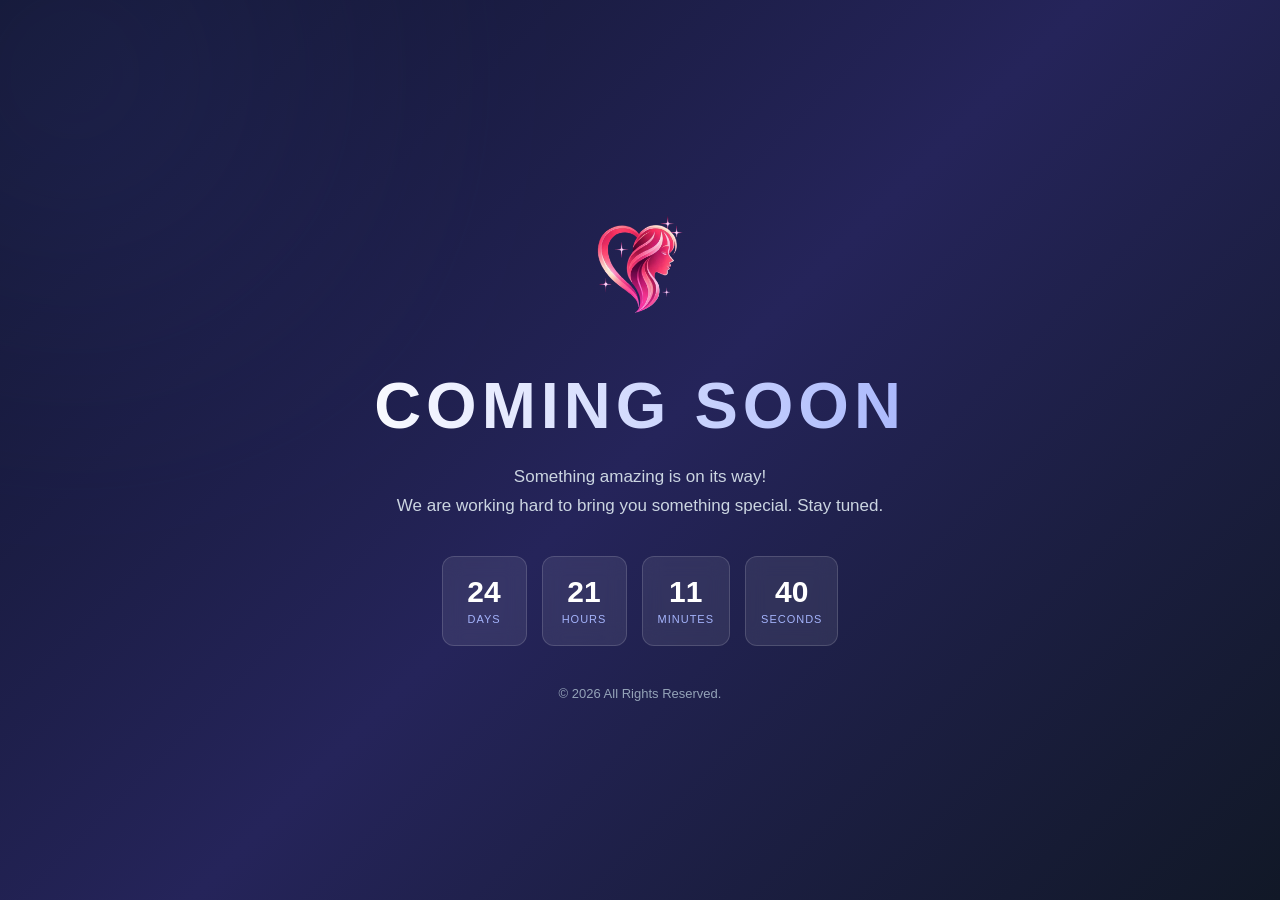
==== index.html @ 74775bf1 "livora production website" ====
<!DOCTYPE html>
<html lang="en">
<head>
    <meta charset="UTF-8">
    <meta name="viewport" content="width=device-width, initial-scale=1.0">
    <title>Coming Soon</title>
    <link rel="stylesheet" href="./css/index.css">
</head>

<body>

    <div class="glow"></div>

    <div class="container">

        <!-- Replace logo.png with your logo image -->
        <img src="./assets/image/logo.png" alt="Company Logo" class="logo">

        <h1>COMING SOON</h1>

        <p>
            Something amazing is on its way!<br>
            We are working hard to bring you something special.
            Stay tuned.
        </p>

        <div class="countdown">
            <div class="time-box">
                <span id="days">00</span>
                <small>DAYS</small>
            </div>

            <div class="time-box">
                <span id="hours">00</span>
                <small>HOURS</small>
            </div>

            <div class="time-box">
                <span id="minutes">00</span>
                <small>MINUTES</small>
            </div>

            <div class="time-box">
                <span id="seconds">00</span>
                <small>SECONDS</small>
            </div>
        </div>

        <div class="footer">
            &copy; <span id="year"></span> All Rights Reserved.
        </div>

    </div>

    <script src="./js/index.js"></script>

</body>
</html>
---- css/index.css ----
* {
    margin: 0;
    padding: 0;
    box-sizing: border-box;
}

body {
    min-height: 100vh;
    font-family: Arial, sans-serif;
    display: flex;
    align-items: center;
    justify-content: center;
    text-align: center;
    color: #ffffff;
    background: linear-gradient(135deg, #10152c, #25245a, #111827);
    overflow: hidden;
}

.container {
    width: 90%;
    max-width: 650px;
    padding: 40px 20px;
    position: relative;
    z-index: 1;
}

.logo {
    width: 130px;
    height: 130px;
    object-fit: contain;
    margin-bottom: 35px;
}

h1 {
    font-size: clamp(38px, 8vw, 65px);
    font-weight: 800;
    letter-spacing: 5px;
    margin-bottom: 20px;
    background: linear-gradient(90deg, #ffffff, #a5b4fc);
    -webkit-background-clip: text;
    -webkit-text-fill-color: transparent;
}

p {
    color: #cbd5e1;
    font-size: 17px;
    line-height: 1.7;
    margin-bottom: 35px;
}

.countdown {
    display: flex;
    justify-content: center;
    gap: 15px;
    margin-bottom: 40px;
}

.time-box {
    background: rgba(255,255,255,0.08);
    border: 1px solid rgba(255,255,255,0.15);
    border-radius: 12px;
    padding: 18px 15px;
    min-width: 85px;
    backdrop-filter: blur(10px);
}

.time-box span {
    display: block;
    font-size: 30px;
    font-weight: bold;
}

.time-box small {
    font-size: 11px;
    color: #a5b4fc;
    letter-spacing: 1px;
}

.footer {
    color: #94a3b8;
    font-size: 13px;
}

.glow {
    position: absolute;
    width: 350px;
    height: 350px;
    background: #6366f1;
    filter: blur(150px);
    opacity: 0.25;
    border-radius: 50%;
    top: -100px;
    left: -100px;
}

@media(max-width: 480px) {
    .countdown {
        gap: 8px;
    }

    .time-box {
        min-width: 65px;
        padding: 15px 8px;
    }

    .time-box span {
        font-size: 23px;
    }

    .logo {
        width: 100px;
        height: 100px;
    }
}
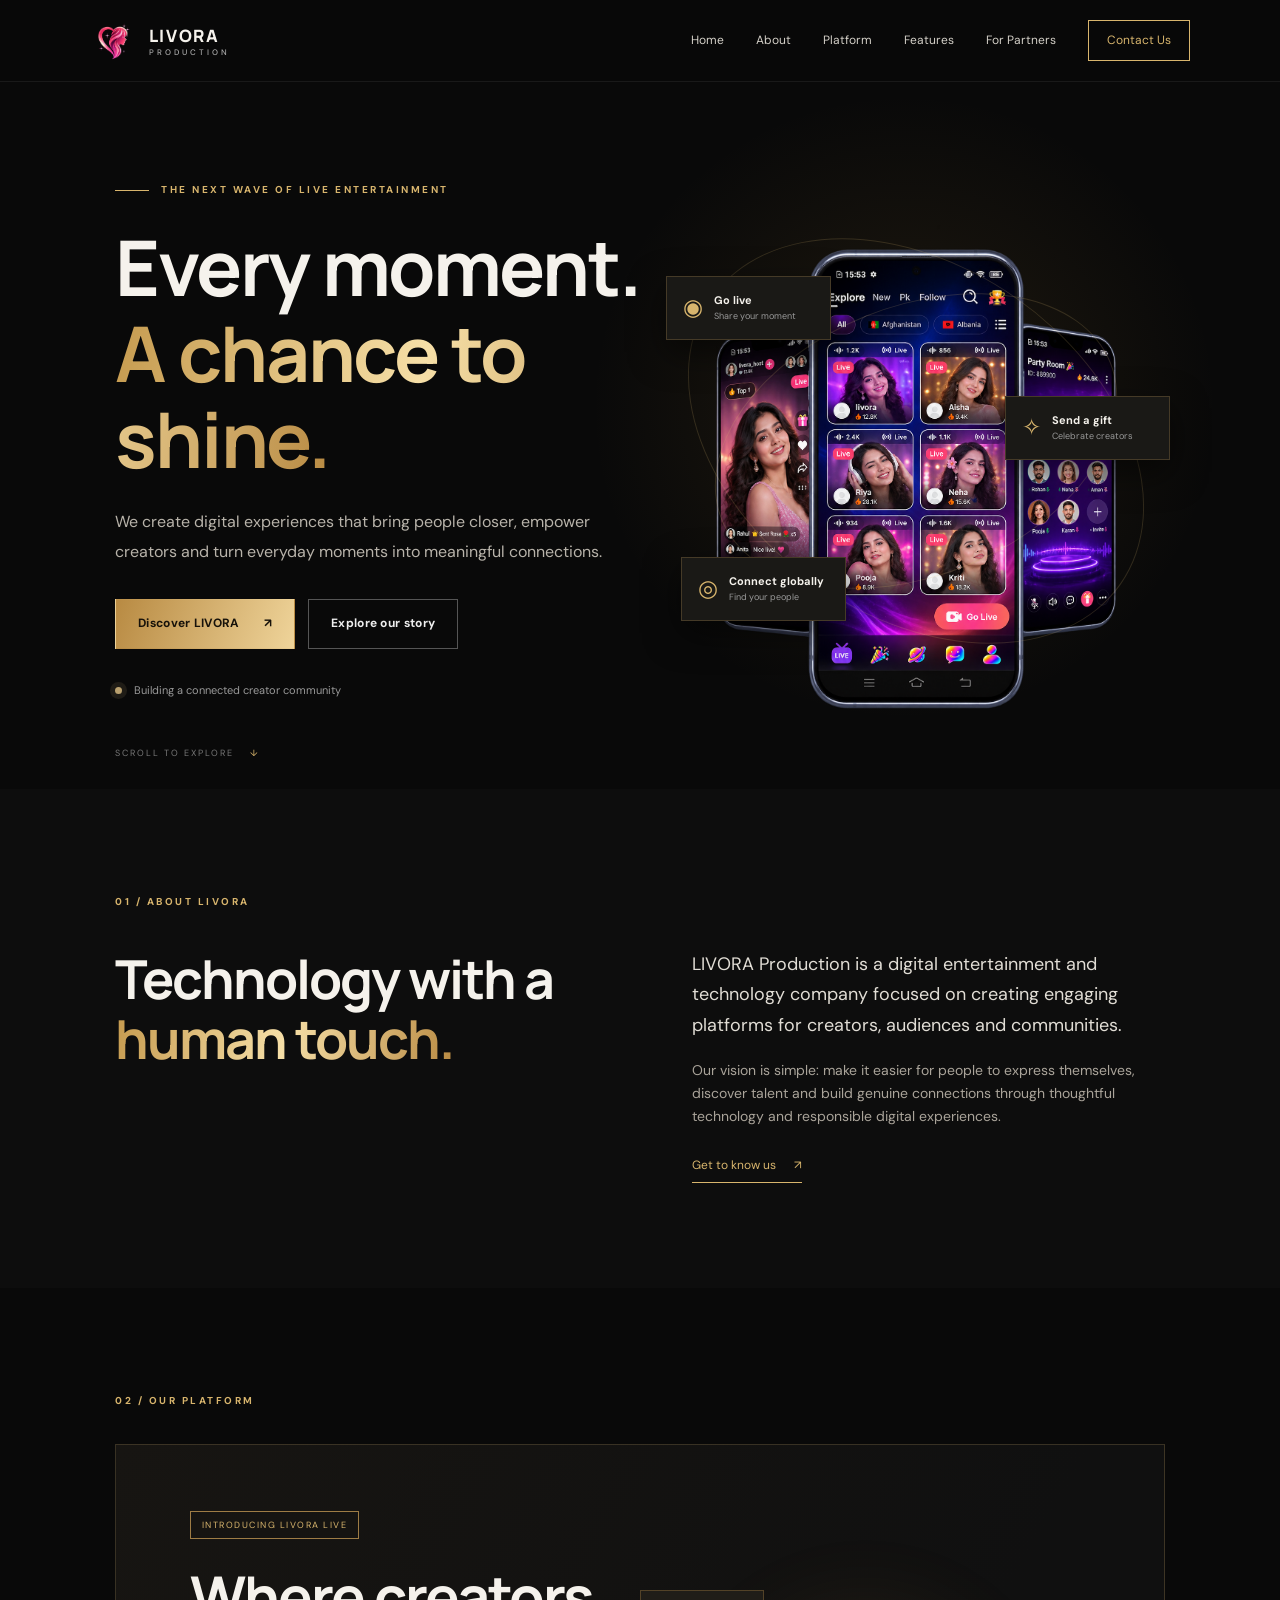
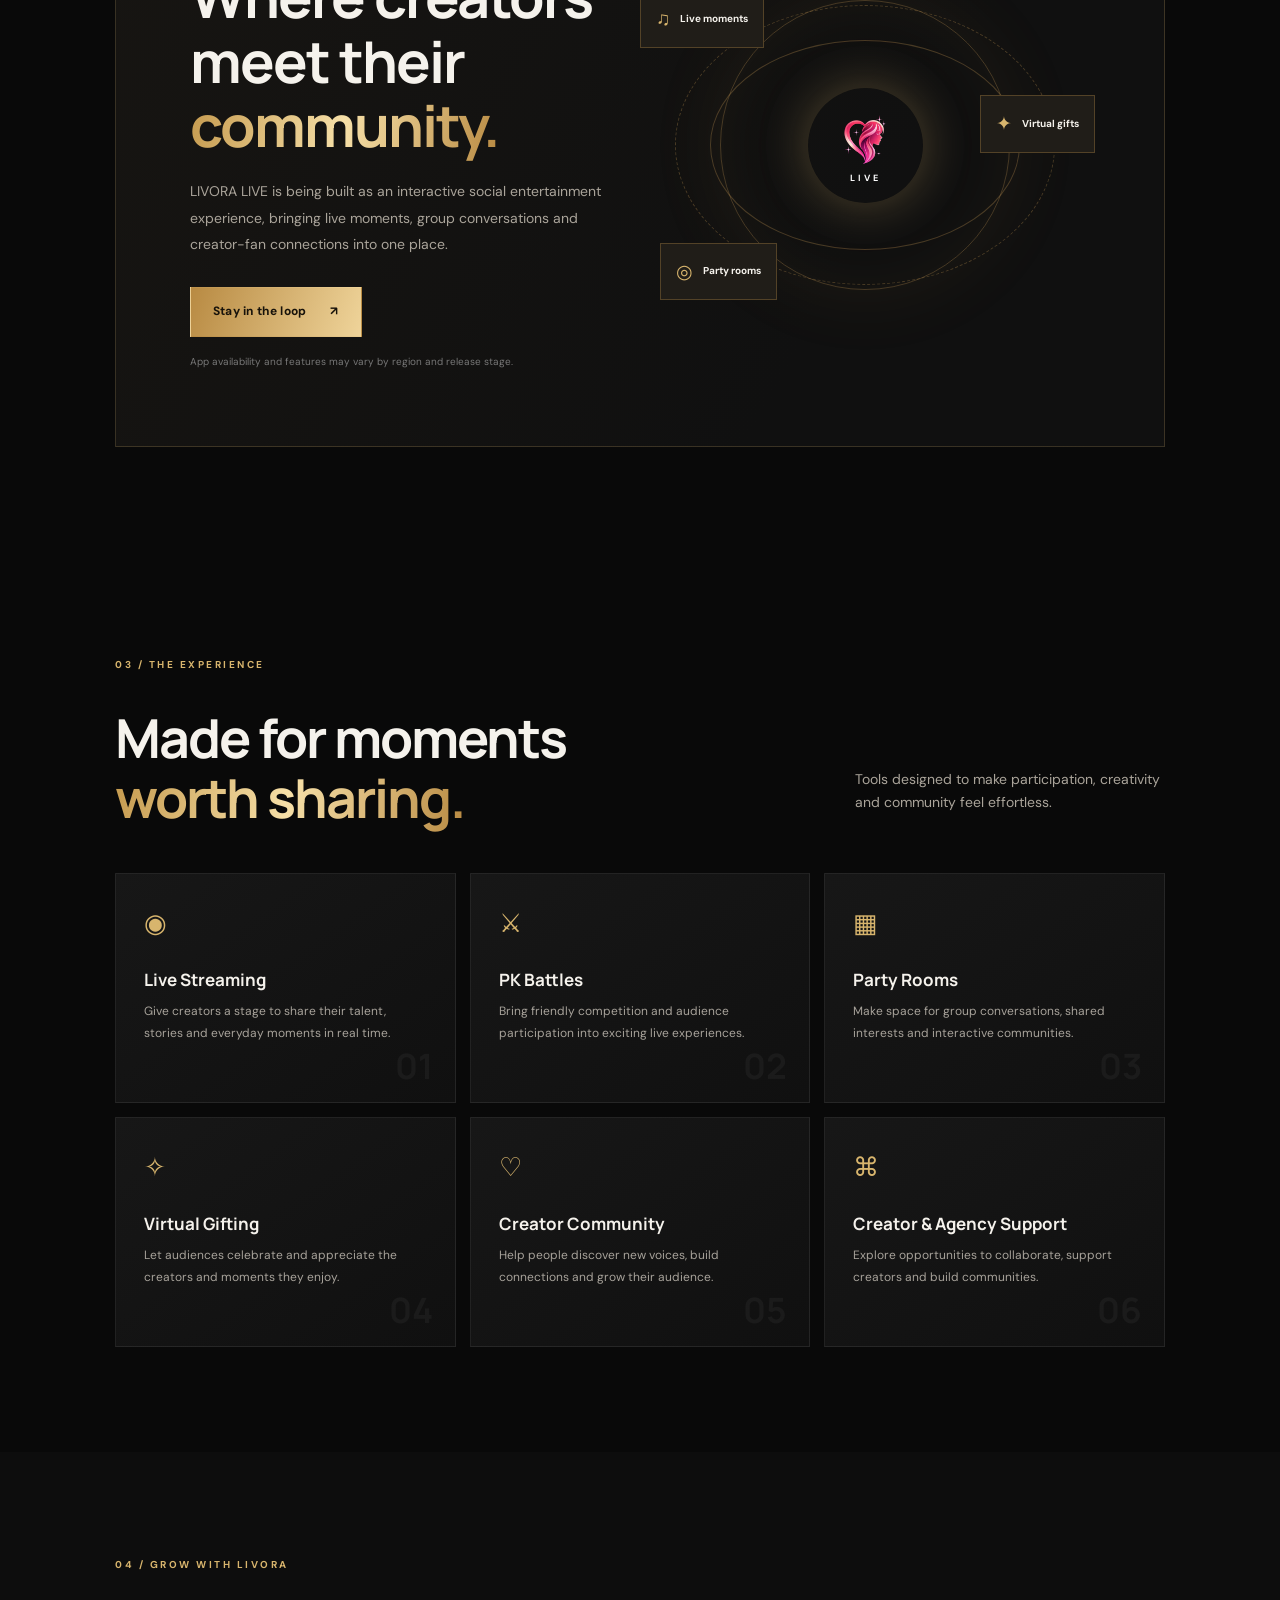
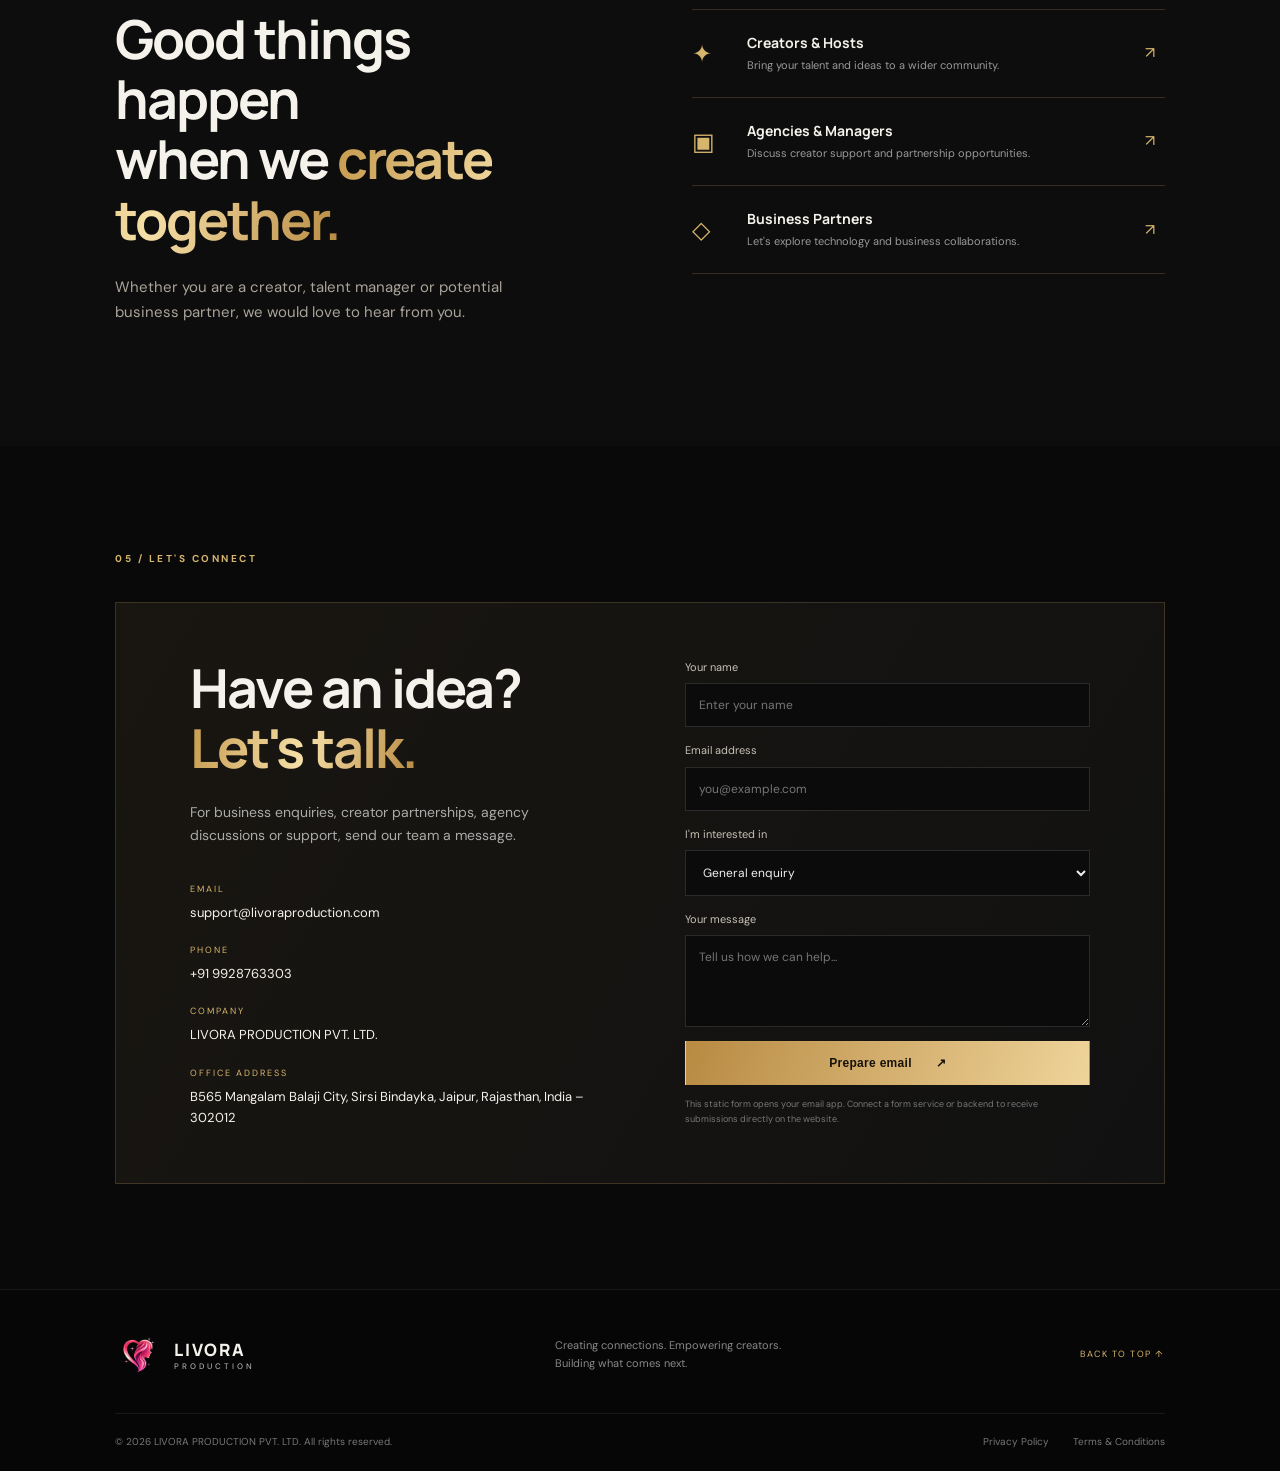
==== commit fb3e5d83: "update the website" ====
--- a/index.html
+++ b/index.html
@@ -1,59 +1,156 @@
-
 <!DOCTYPE html>
 <html lang="en">
 <head>
-    <meta charset="UTF-8">
-    <meta name="viewport" content="width=device-width, initial-scale=1.0">
-    <title>Coming Soon</title>
-    <link rel="stylesheet" href="./css/index.css">
+  <meta charset="UTF-8">
+  <meta name="viewport" content="width=device-width, initial-scale=1.0">
+  <meta name="description" content="LIVORA Production builds digital experiences that bring creators and communities together through live entertainment and technology.">
+  <meta name="theme-color" content="#090909">
+  <title>LIVORA Production | Create. Connect. Shine.</title>
+  <link rel="preconnect" href="https://fonts.googleapis.com">
+  <link rel="preconnect" href="https://fonts.gstatic.com" crossorigin>
+  <link href="https://fonts.googleapis.com/css2?family=DM+Sans:wght@400;500;600;700&family=Manrope:wght@400;500;600;700;800&display=swap" rel="stylesheet">
+  <link rel="stylesheet" href="css/styles.css">
+  <link rel="icon" href="assets/logo/app_logo.webp" type="image/x-icon">
 </head>
+<body>
+  <header class="site-header">
+    <a class="brand" href="#home" aria-label="LIVORA home">
+      <span class="brand-mark">
+        <img src="assets/logo/app_logo.webp" alt="LIVORA logo mark" width="48" height="48">
+      </span>
+      <span>LIVORA<span class="brand-light">PRODUCTION</span></span>
+    </a>
+    <button class="menu-toggle" aria-label="Open navigation" aria-expanded="false">☰</button>
+    <nav class="nav">
+      <a href="#home">Home</a><a href="#about">About</a><a href="#platform">Platform</a>
+      <a href="#features">Features</a><a href="#partners">For Partners</a><a href="#contact" class="nav-cta">Contact Us</a>
+    </nav>
+  </header>
 
-<body>
+  <main>
+    <section class="hero" id="home">
+      <div class="hero-glow"></div>
+      <div class="hero-content">
+        <p class="eyebrow"><span class="eyebrow-line"></span> THE NEXT WAVE OF LIVE ENTERTAINMENT</p>
+        <h1>Every moment.<br><span class="gold-text">A chance to shine.</span></h1>
+        <p class="hero-copy">We create digital experiences that bring people closer, empower creators and turn everyday moments into meaningful connections.</p>
+        <div class="hero-actions">
+          <a class="btn btn-gold" href="#platform">Discover LIVORA <span>↗</span></a>
+          <a class="btn btn-outline" href="#about">Explore our story</a>
+        </div>
+        <div class="hero-note"><span class="pulse-dot"></span> Building a connected creator community</div>
+      </div>
+      <div class="hero-art" aria-label="Abstract live entertainment illustration">
+        <div class="orbit orbit-one"></div><div class="orbit orbit-two"></div>
+        <!-- <div class="phone">
+          <div class="phone-top"><span></span><span></span><span></span></div>
+          <div class="live-label"><i></i> LIVE NOW</div>
+          <div class="avatar avatar-main">L</div>
+          <div class="phone-caption">Your stage.<br><b>Your community.</b></div>
+          <div class="phone-bottom"><span>♡</span><span>▣</span><span>✦</span><span>➤</span></div>
+        </div> -->
+        <div>
+          <img src="assets/image/mobile_view.png" alt="Mobile view of LIVORA app" width="400">
+        </div>
+        <div class="float-card card-live"><span class="mini-icon">◉</span><div><b>Go live</b><small>Share your moment</small></div></div>
+        <div class="float-card card-gift"><span class="mini-icon">✧</span><div><b>Send a gift</b><small>Celebrate creators</small></div></div>
+        <div class="float-card card-connect"><span class="mini-icon">◎</span><div><b>Connect globally</b><small>Find your people</small></div></div>
+      </div>
+      <a class="scroll-cue" href="#about">SCROLL TO EXPLORE <span>↓</span></a>
+    </section>
 
-    <div class="glow"></div>
+    <section class="intro section-pad" id="about">
+      <div class="section-kicker">01 / ABOUT LIVORA</div>
+      <div class="intro-grid">
+        <h2>Technology with a <span class="gold-text">human touch.</span></h2>
+        <div><p class="lead">LIVORA Production is a digital entertainment and technology company focused on creating engaging platforms for creators, audiences and communities.</p>
+        <p>Our vision is simple: make it easier for people to express themselves, discover talent and build genuine connections through thoughtful technology and responsible digital experiences.</p>
+        <a class="text-link" href="#contact">Get to know us <span>↗</span></a></div>
+      </div>
+    </section>
 
-    <div class="container">
+    <section class="platform section-pad" id="platform">
+      <div class="section-kicker">02 / OUR PLATFORM</div>
+      <div class="platform-panel">
+        <div class="platform-copy">
+          <span class="pill">INTRODUCING LIVORA LIVE</span>
+          <h2>Where creators<br>meet their <span class="gold-text">community.</span></h2>
+          <p>LIVORA LIVE is being built as an interactive social entertainment experience, bringing live moments, group conversations and creator-fan connections into one place.</p>
+          <a class="btn btn-gold" href="#contact">Stay in the loop <span>↗</span></a>
+          <p class="fine-print">App availability and features may vary by region and release stage.</p>
+        </div>
+        <div class="feature-visual">
+          <div class="visual-ring"></div>
+          <div class="visual-tile tile-one"><span>♫</span><b>Live moments</b></div>
+          <div class="visual-tile tile-two"><span>✦</span><b>Virtual gifts</b></div>
+          <div class="visual-tile tile-three"><span>◎</span><b>Party rooms</b></div>
+          <div class="visual-core">
+            <img src="assets/logo/app_logo.webp" alt="LIVORA logo mark" width="65" height="65">
+            <span>LIVE</span>
+          </div>
+        </div>
+      </div>
+    </section>
 
-        <!-- Replace logo.png with your logo image -->
-        <img src="./assets/image/logo.png" alt="Company Logo" class="logo">
+    <section class="features section-pad" id="features">
+      <div class="section-kicker">03 / THE EXPERIENCE</div>
+      <div class="section-heading"><h2>Made for moments<br><span class="gold-text">worth sharing.</span></h2><p>Tools designed to make participation, creativity and community feel effortless.</p></div>
+      <div class="feature-grid">
+        <article class="feature-card"><span class="feature-icon">◉</span><h3>Live Streaming</h3><p>Give creators a stage to share their talent, stories and everyday moments in real time.</p><span class="card-number">01</span></article>
+        <article class="feature-card"><span class="feature-icon">⚔</span><h3>PK Battles</h3><p>Bring friendly competition and audience participation into exciting live experiences.</p><span class="card-number">02</span></article>
+        <article class="feature-card"><span class="feature-icon">▦</span><h3>Party Rooms</h3><p>Make space for group conversations, shared interests and interactive communities.</p><span class="card-number">03</span></article>
+        <article class="feature-card"><span class="feature-icon">✧</span><h3>Virtual Gifting</h3><p>Let audiences celebrate and appreciate the creators and moments they enjoy.</p><span class="card-number">04</span></article>
+        <article class="feature-card"><span class="feature-icon">♡</span><h3>Creator Community</h3><p>Help people discover new voices, build connections and grow their audience.</p><span class="card-number">05</span></article>
+        <article class="feature-card"><span class="feature-icon">⌘</span><h3>Creator & Agency Support</h3><p>Explore opportunities to collaborate, support creators and build communities.</p><span class="card-number">06</span></article>
+      </div>
+    </section>
 
-        <h1>COMING SOON</h1>
+    <section class="partners section-pad" id="partners">
+      <div class="section-kicker">04 / GROW WITH LIVORA</div>
+      <div class="partner-grid">
+        <div><h2>Good things happen<br>when we <span class="gold-text">create together.</span></h2><p class="lead">Whether you are a creator, talent manager or potential business partner, we would love to hear from you.</p></div>
+        <div class="partner-options">
+          <a class="partner-option" href="#contact"><span class="partner-symbol">✦</span><span><b>Creators & Hosts</b><small>Bring your talent and ideas to a wider community.</small></span><span class="arrow">↗</span></a>
+          <a class="partner-option" href="#contact"><span class="partner-symbol">▣</span><span><b>Agencies & Managers</b><small>Discuss creator support and partnership opportunities.</small></span><span class="arrow">↗</span></a>
+          <a class="partner-option" href="#contact"><span class="partner-symbol">◇</span><span><b>Business Partners</b><small>Let's explore technology and business collaborations.</small></span><span class="arrow">↗</span></a>
+        </div>
+      </div>
+    </section>
 
-        <p>
-            Something amazing is on its way!<br>
-            We are working hard to bring you something special.
-            Stay tuned.
-        </p>
+    <section class="contact section-pad" id="contact">
+      <div class="section-kicker">05 / LET'S CONNECT</div>
+      <div class="contact-panel">
+        <div><h2>Have an idea?<br><span class="gold-text">Let's talk.</span></h2><p>For business enquiries, creator partnerships, agency discussions or support, send our team a message.</p>
+          <div class="contact-detail"><small>EMAIL</small><a href="mailto:support@livoraproduction.com">support@livoraproduction.com</a></div>
+          <div class="contact-detail"><small>PHONE</small><a href="tel:+919928763303">+91 9928763303</a></div>
+          <div class="contact-detail"><small>COMPANY</small><span>LIVORA PRODUCTION PVT. LTD.</span></div>
+          <div class="contact-detail"><small>OFFICE ADDRESS</small><span>B565 Mangalam Balaji City, Sirsi Bindayka, Jaipur, Rajasthan, India – 302012</span></div>
+        </div>
+        <form class="contact-form" id="contactForm">
+          <label>Your name<input name="name" type="text" placeholder="Enter your name" required></label>
+          <label>Email address<input name="email" type="email" placeholder="you@example.com" required></label>
+          <label>I'm interested in<select name="subject"><option>General enquiry</option><option>Creator / Host partnership</option><option>Agency partnership</option><option>Business collaboration</option><option>App support</option></select></label>
+          <label>Your message<textarea name="message" rows="4" placeholder="Tell us how we can help..." required></textarea></label>
+          <button class="btn btn-gold submit-btn" type="submit">Prepare email <span>↗</span></button>
+          <p class="form-note">This static form opens your email app. Connect a form service or backend to receive submissions directly on the website.</p>
+        </form>
+      </div>
+    </section>
+  </main>
 
-        <div class="countdown">
-            <div class="time-box">
-                <span id="days">00</span>
-                <small>DAYS</small>
-            </div>
-
-            <div class="time-box">
-                <span id="hours">00</span>
-                <small>HOURS</small>
-            </div>
-
-            <div class="time-box">
-                <span id="minutes">00</span>
-                <small>MINUTES</small>
-            </div>
-
-            <div class="time-box">
-                <span id="seconds">00</span>
-                <small>SECONDS</small>
-            </div>
-        </div>
-
-        <div class="footer">
-            &copy; <span id="year"></span> All Rights Reserved.
-        </div>
-
+  <footer class="footer">
+    <div class="footer-top">
+      <a class="brand" href="#home">
+        <span class="brand-mark">
+          <img src="assets/logo/app_logo.webp" alt="LIVORA logo mark" width="48" height="48">
+        </span>
+        <span>LIVORA<span class="brand-light">PRODUCTION</span></span>
+      </a>
+      <p>Creating connections. Empowering creators.<br>Building what comes next.</p>
+      <a href="#home" class="back-top">BACK TO TOP ↑</a>
     </div>
-
-    <script src="./js/index.js"></script>
-
+    <div class="footer-bottom"><span>© <span id="year"></span> LIVORA PRODUCTION PVT. LTD. All rights reserved.</span><div><a href="pages/privacy.html">Privacy Policy</a><a href="pages/terms.html">Terms & Conditions</a></div></div>
+  </footer>
+  <script src="js/script.js"></script>
 </body>
-</html>
+</html>
--- a/css/styles.css
+++ b/css/styles.css
@@ -0,0 +1,4 @@
+ :root{--bg:#090909;--panel:#111;--panel2:#151515;--gold:#d8b56d;--gold2:#f3d99b;--text:#f5f2ec;--muted:#aaa49a;--line:rgba(216,181,109,.2)}
+*{box-sizing:border-box}html{scroll-behavior:smooth;scroll-padding-top:90px}body{margin:0;background:var(--bg);color:var(--text);font-family:"DM Sans",sans-serif;line-height:1.65}a{color:inherit;text-decoration:none}.site-header{height:82px;padding:0 7%;display:flex;align-items:center;justify-content:space-between;border-bottom:1px solid rgba(255,255,255,.07);position:sticky;top:0;background:rgba(9,9,9,.92);backdrop-filter:blur(16px);z-index:10}.brand{display:flex;align-items:center;gap:11px;font:800 17px Manrope,sans-serif;letter-spacing:1.7px}.brand-mark{width:48px;height:48px;color:var(--gold);display:grid;place-items:center;font:800 21px Manrope;}.brand-mark:first-letter{transform:rotate(-45deg)}.brand-light{display:block;font:500 8px "DM Sans";letter-spacing:3px;color:#aaa}.nav{display:flex;align-items:center;gap:32px;font-size:12px;color:#d4d0c8}.nav a:hover,.footer a:hover{color:var(--gold)}.nav .nav-cta{border:1px solid var(--gold);padding:10px 18px;color:var(--gold)}.menu-toggle{display:none;background:none;border:0;color:var(--gold);font-size:25px}.hero{min-height:690px;padding:100px 9% 90px;position:relative;display:grid;grid-template-columns:1.05fr .95fr;align-items:center;overflow:hidden}.hero-glow{position:absolute;width:650px;height:650px;border-radius:50%;background:radial-gradient(circle,rgba(174,130,55,.14),transparent 68%);right:4%;top:0;pointer-events:none}.hero-content{position:relative;z-index:1}.eyebrow,.section-kicker{font-size:10px;letter-spacing:2.5px;color:var(--gold);font-weight:700}.eyebrow{display:flex;align-items:center;gap:12px}.eyebrow-line{width:34px;height:1px;background:var(--gold)}h1,h2,h3,p{margin-top:0}h1,h2{font-family:Manrope,sans-serif;letter-spacing:-2px;line-height:1.12}h1{font-size:clamp(48px,6vw,78px);margin:25px 0}.gold-text{background:linear-gradient(100deg,#c59a4e,#f6dfa7 50%,#b88a42);background-clip:text;-webkit-background-clip:text;color:transparent}.hero-copy{max-width:510px;color:#b8b3aa;font-size:16px;line-height:1.9}.hero-actions{display:flex;gap:13px;margin:32px 0}.btn{display:inline-flex;align-items:center;justify-content:center;gap:24px;padding:14px 22px;font-size:12px;font-weight:700;letter-spacing:.3px;transition:.2s;border:1px solid transparent}.btn-gold{background:linear-gradient(110deg,#b88a42,#efd49a);color:#17120a}.btn-gold:hover{filter:brightness(1.12);transform:translateY(-2px)}.btn-outline{border-color:#555;color:#eee}.btn-outline:hover{border-color:var(--gold);color:var(--gold)}.hero-note{font-size:11px;color:#999}.pulse-dot{display:inline-block;width:7px;height:7px;border-radius:50%;background:#b9a06e;margin-right:9px;box-shadow:0 0 0 5px #b9a06e20}.hero-art{height:470px;position:relative;display:grid;place-items:center}.orbit{position:absolute;border:1px solid rgba(216,181,109,.18);border-radius:50%;transform:rotate(-22deg)}.orbit-one{width:420px;height:270px}.orbit-two{width:500px;height:350px;transform:rotate(35deg)}.phone{height:390px;width:218px;border:5px solid #35322d;border-radius:32px;background:linear-gradient(160deg,#29251f,#111);position:relative;z-index:1;padding:18px 15px;box-shadow:0 25px 80px #000,0 0 55px #c69c4b20;overflow:hidden}.phone:before{content:"";position:absolute;inset:0;background:radial-gradient(ellipse at 50% 35%,#8f673a55,transparent 55%)}.phone-top{display:flex;justify-content:center;gap:5px;position:relative}.phone-top span{height:4px;width:25px;border-radius:9px;background:#655d50}.live-label{position:relative;margin-top:25px;background:#a83b32;border-radius:4px;padding:3px 8px;width:max-content;font-size:8px;letter-spacing:1px}.live-label i{display:inline-block;width:5px;height:5px;background:white;border-radius:50%;margin-right:4px}.avatar{position:relative;margin:36px auto 15px;width:120px;height:120px;border-radius:50%;display:grid;place-items:center;font:800 62px Manrope;color:#f2d99d;background:radial-gradient(circle at 35% 25%,#9b7446,#30251a 65%);border:2px solid #d8b56d;box-shadow:0 0 45px #d8b56d55}.phone-caption{position:relative;text-align:center;font:500 15px Manrope;line-height:1.6}.phone-caption b{color:var(--gold2)}.phone-bottom{position:absolute;bottom:18px;left:20px;right:20px;display:flex;justify-content:space-between;color:var(--gold2);font-size:19px}.float-card{position:absolute;z-index:2;background:#1a1916;border:1px solid #76603a77;padding:12px 16px;display:flex;align-items:center;gap:11px;box-shadow:0 12px 35px #0008;min-width:165px}.float-card b,.float-card small{display:block}.float-card b{font-size:11px}.float-card small{font-size:9px;color:#999}.mini-icon{font-size:23px;color:var(--gold)}.card-live{top:70px;left:0}.card-gift{right:-5px;top:190px}.card-connect{bottom:55px;left:15px}.scroll-cue{position:absolute;bottom:28px;left:9%;font-size:9px;letter-spacing:2px;color:#777}.scroll-cue span{color:var(--gold);margin-left:12px}.section-pad{padding:105px 9%}.intro{background:#0d0d0d}.intro-grid{display:grid;grid-template-columns:1fr 1fr;gap:10%;margin-top:38px}.intro h2,.section-heading h2,.partner-grid h2,.contact h2{font-size:clamp(36px,4.2vw,55px);margin-bottom:0}.lead{font-size:18px;color:#e1ddd5;line-height:1.7}.intro-grid p:not(.lead){color:var(--muted);font-size:14px}.text-link{display:inline-block;margin-top:14px;color:var(--gold);font-size:12px;border-bottom:1px solid var(--gold);padding-bottom:6px}.text-link span{margin-left:15px}.platform{background:#090909}.platform-panel{margin-top:35px;background:linear-gradient(120deg,#171512,#101010 70%);border:1px solid var(--line);padding:65px 7%;display:grid;grid-template-columns:1fr 1fr;align-items:center;overflow:hidden}.pill{font-size:9px;letter-spacing:1.5px;border:1px solid #9e7c45;padding:7px 11px;color:var(--gold)}.platform-copy h2{font-size:clamp(38px,4.5vw,58px);margin:28px 0 20px}.platform-copy p{color:var(--muted);font-size:14px;max-width:430px;line-height:1.9}.platform-copy .btn{margin-top:15px}.fine-print{font-size:10px!important;color:#777!important;margin-top:15px}.feature-visual{height:350px;position:relative;display:grid;place-items:center}.visual-ring{width:290px;height:290px;border:1px solid #b68e4e55;border-radius:50%;box-shadow:0 0 80px #c99d4a14,inset 0 0 60px #c99d4a0d}.visual-ring:before,.visual-ring:after{content:"";position:absolute;inset:35px;border:1px dashed #b68e4e55;border-radius:50%}.visual-ring:after{inset:70px;border-style:solid}.visual-core{position:absolute;width:115px;height:115px;border-radius:50%;display:grid;place-content:center;text-align:center;color:#17120a;font:800 42px Manrope;box-shadow:0 0 50px #d8b56d55}.visual-core span{font:700 9px "DM Sans";letter-spacing:3px;color: white;}.visual-tile{position:absolute;background:#201d18;border:1px solid #8e6c3977;padding:12px 15px;display:flex;align-items:center;gap:10px;font-size:10px}.visual-tile span{font-size:19px;color:var(--gold)}.tile-one{top:20px;left:0}.tile-two{right:-5px;top:125px}.tile-three{bottom:20px;left:20px}.section-heading{display:flex;justify-content:space-between;align-items:end;margin:35px 0 45px;gap:40px}.section-heading p{max-width:310px;color:var(--muted);font-size:14px}.feature-grid{display:grid;grid-template-columns:repeat(3,1fr);gap:14px}.feature-card{position:relative;min-height:230px;padding:28px;background:linear-gradient(145deg,#171717,#101010);border:1px solid #ffffff12;transition:.25s;overflow:hidden}.feature-card:hover{border-color:#b58a4a88;transform:translateY(-4px)}.feature-icon{font-size:26px;color:var(--gold)}.feature-card h3{font:700 17px Manrope;margin:23px 0 10px}.feature-card p{font-size:12px;color:#a7a29a;max-width:280px;line-height:1.8}.card-number{position:absolute;right:22px;bottom:12px;font:700 35px Manrope;color:#ffffff0b}.partners{background:#0d0d0d}.partner-grid{display:grid;grid-template-columns:1fr 1fr;gap:10%;margin-top:35px}.partner-grid .lead{color:#aaa49a;font-size:15px;margin-top:25px;max-width:430px}.partner-options{border-top:1px solid var(--line)}.partner-option{display:grid;grid-template-columns:40px 1fr 20px;gap:15px;align-items:center;padding:23px 0;border-bottom:1px solid var(--line)}.partner-symbol{font-size:24px;color:var(--gold)}.partner-option b,.partner-option small{display:block}.partner-option b{font:700 14px Manrope}.partner-option small{color:#999;font-size:11px;margin-top:4px}.arrow{color:var(--gold)}.contact-panel{margin-top:35px;padding:55px 7%;background:linear-gradient(120deg,#191611,#111);border:1px solid var(--line);display:grid;grid-template-columns:1fr 1fr;gap:10%}.contact-panel>div>p{color:#aaa;font-size:14px;max-width:350px;margin:22px 0 35px}.contact-detail{margin-top:20px}.contact-detail small,.contact-detail span,.contact-detail a{display:block}.contact-detail small{font-size:9px;letter-spacing:2px;color:var(--gold)}.contact-detail a,.contact-detail span{font-size:13px;margin-top:5px}.contact-form label{display:block;font-size:11px;color:#c7c1b7;margin-bottom:14px}.contact-form input,.contact-form select,.contact-form textarea{display:block;width:100%;margin-top:7px;background:#0b0b0b;border:1px solid #ffffff20;color:#eee;padding:13px;font:12px "DM Sans";outline:none;border-radius:0}.contact-form input:focus,.contact-form textarea:focus,.contact-form select:focus{border-color:var(--gold)}.contact-form textarea{resize:vertical}.submit-btn{cursor:pointer;width:100%}.form-note{font-size:9px;color:#777;margin:12px 0 0}.footer{padding:40px 9% 20px;background:#060606;border-top:1px solid #ffffff12}.footer-top{display:flex;justify-content:space-between;align-items:center;padding-bottom:35px}.footer-top p{font-size:11px;color:#888;margin:0}.back-top{font-size:9px;letter-spacing:1.5px;color:var(--gold)}.footer-bottom{border-top:1px solid #ffffff12;padding-top:20px;display:flex;justify-content:space-between;color:#777;font-size:10px}.footer-bottom div{display:flex;gap:24px}.legal-page{max-width:900px;margin:auto;padding:90px 7%;min-height:70vh}.legal-page h1{font-size:48px}.legal-page h2{font-size:20px;margin-top:35px}.legal-page p,.legal-page li{color:#aaa;font-size:14px}.legal-page .updated{color:var(--gold);font-size:11px}
+@media(max-width:850px){.site-header{padding:0 5%}.menu-toggle{display:block}.nav{display:none;position:absolute;top:81px;left:0;right:0;background:#101010;padding:20px 6%;flex-direction:column;align-items:flex-start;gap:18px;border-bottom:1px solid var(--line)}.nav.open{display:flex}.hero{grid-template-columns:1fr;padding:80px 7% 90px}.hero-art{height:430px;margin-top:20px}.scroll-cue{left:7%}.section-pad{padding:75px 7%}.platform-panel,.contact-panel{grid-template-columns:1fr;gap:35px}.feature-visual{max-width:500px;width:100%;margin:auto}.partner-grid{grid-template-columns:1fr;gap:35px}.intro-grid{gap:35px}.feature-grid{grid-template-columns:repeat(2,1fr)}}
+@media(max-width:560px){.hero{padding-top:65px}.hero-art{transform:scale(.86);transform-origin:top center;margin-bottom:-35px;margin-left:-10px;margin-right:-10px}.hero-actions{flex-direction:column;align-items:stretch;max-width:260px}.intro-grid,.section-heading{display:block}.intro-grid>div{margin-top:25px}.section-heading p{margin-top:20px}.feature-grid{grid-template-columns:1fr}.feature-card{min-height:195px}.platform-panel,.contact-panel{padding:35px 7%}.visual-tile{padding:9px;font-size:9px}.tile-two{right:-8px}.footer-top{align-items:flex-start;gap:20px;flex-direction:column}.footer-bottom{gap:15px;flex-direction:column}.footer-bottom div{gap:18px}.contact-panel{gap:30px}h1{font-size:49px}}
